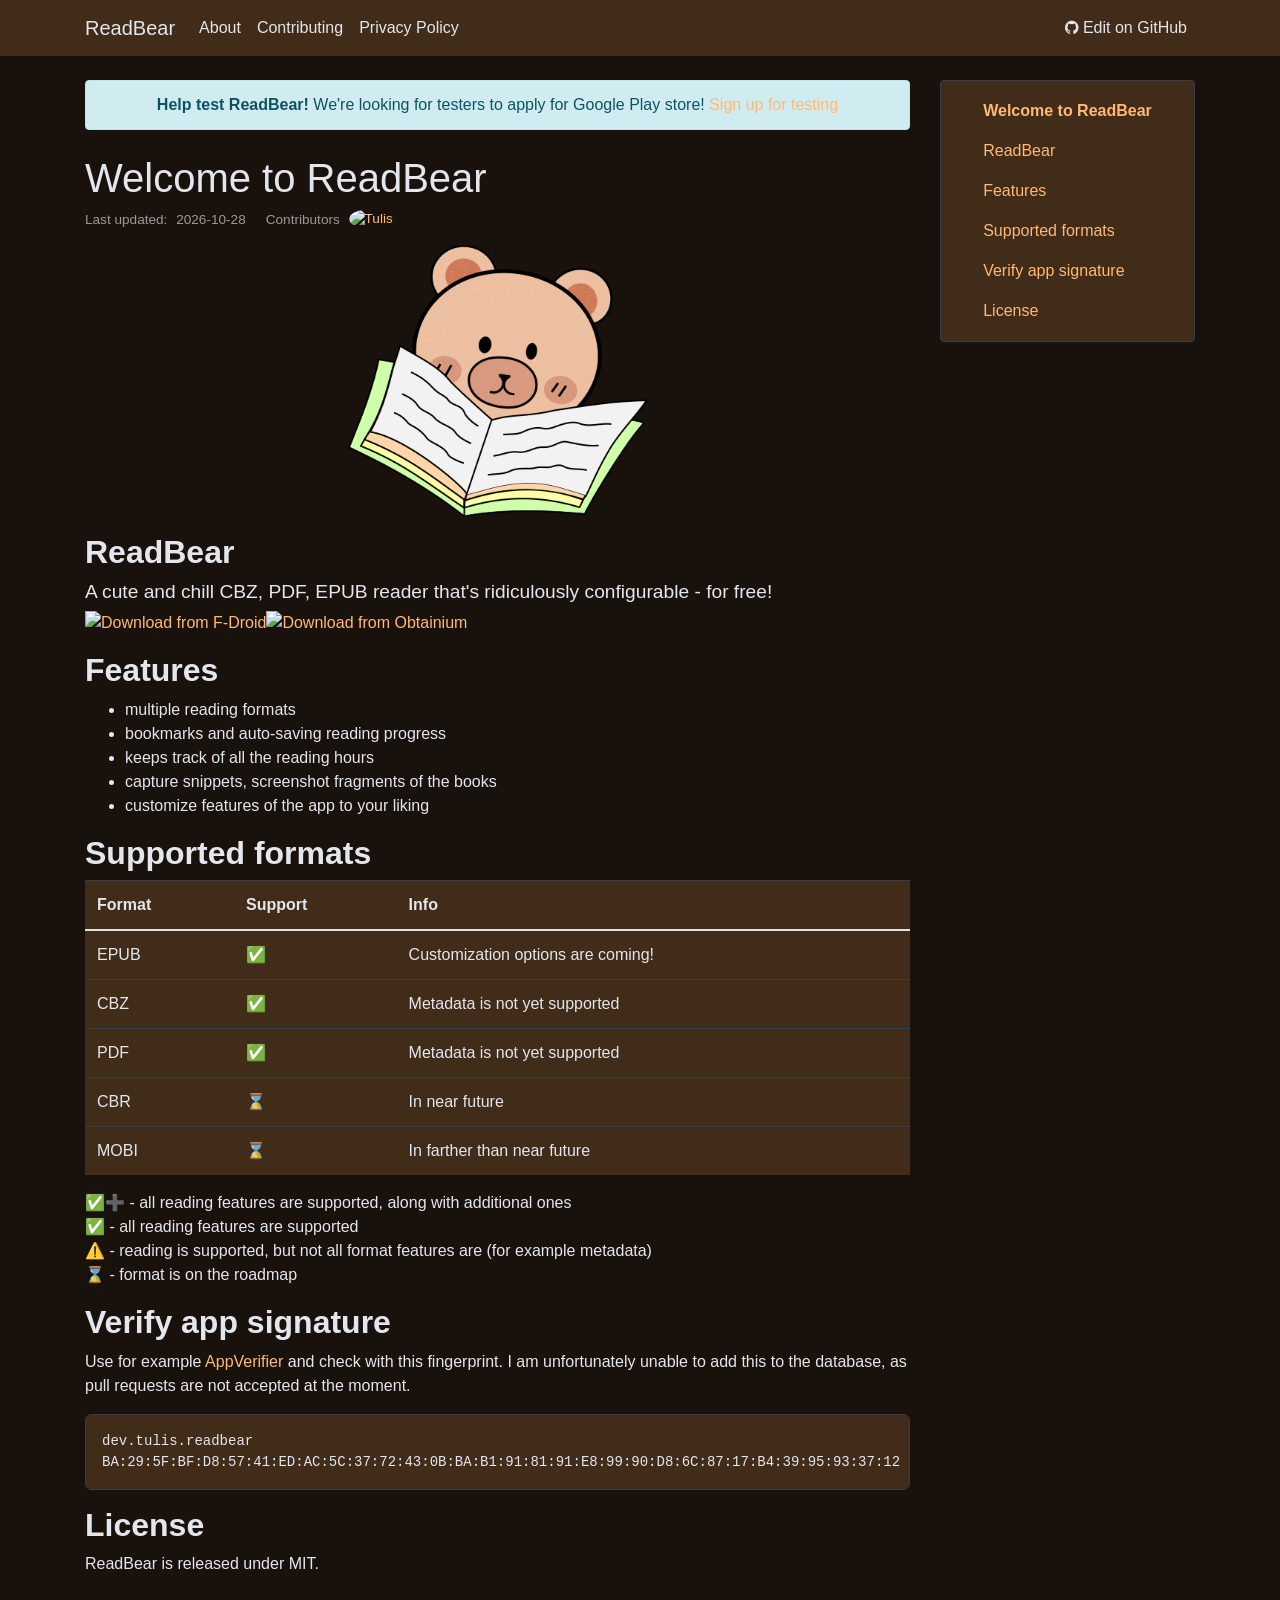
==== index.html @ ff5e9252 "Deploy MkDocs from 63c172055c80fb2d6405a9c7ea021cd3af7aa1ea" ====
<!DOCTYPE html>
<html lang="en">
    <head>
      <script>
	// Hack for scrolling window when linking to anchor tag with fixed nav header
        var shiftWindow = function() { scrollBy(0, -75) };
        window.addEventListener("hashchange", shiftWindow);
        function load() { if (window.location.hash) shiftWindow(); }
      </script>
        <meta charset="utf-8">
        <meta http-equiv="X-UA-Compatible" content="IE=edge">
        <meta name="viewport" content="width=device-width, initial-scale=1.0">
        <meta name="description" content="A cute and chill CBZ, PDF, EPUB reader that's ridiculously configurable!">
        <meta name="author" content="Tulis">
        
        <link rel="shortcut icon" href="./img/favicon.ico">
        <title>ReadBear</title>
    <link rel="stylesheet" href="https://stackpath.bootstrapcdn.com/bootstrap/4.1.3/css/bootstrap.min.css" integrity="sha384-MCw98/SFnGE8fJT3GXwEOngsV7Zt27NXFoaoApmYm81iuXoPkFOJwJ8ERdknLPMO" crossorigin="anonymous">
    <link href="css/font-awesome.min.css" rel="stylesheet">
    <link href="css/base.css" rel="stylesheet">
    <link rel="stylesheet" href="https://cdnjs.cloudflare.com/ajax/libs/highlight.js/9.12.0/styles/github.min.css">
    <link href="css/custom.css" rel="stylesheet">
    <!-- HTML5 shim and Respond.js IE8 support of HTML5 elements and media queries -->
    <!--[if lt IE 9]>
        <script src="https://oss.maxcdn.com/libs/html5shiv/3.7.0/html5shiv.js"></script>
        <script src="https://oss.maxcdn.com/libs/respond.js/1.4.2/respond.min.js"></script>
    <![endif]-->

    <script src="https://code.jquery.com/jquery-3.3.1.slim.min.js" integrity="sha384-q8i/X+965DzO0rT7abK41JStQIAqVgRVzpbzo5smXKp4YfRvH+8abtTE1Pi6jizo" crossorigin="anonymous"></script>
    <script src="https://cdnjs.cloudflare.com/ajax/libs/popper.js/1.14.3/umd/popper.min.js" integrity="sha384-ZMP7rVo3mIykV+2+9J3UJ46jBk0WLaUAdn689aCwoqbBJiSnjAK/l8WvCWPIPm49" crossorigin="anonymous"></script>
    <script src="https://stackpath.bootstrapcdn.com/bootstrap/4.1.3/js/bootstrap.min.js" integrity="sha384-ChfqqxuZUCnJSK3+MXmPNIyE6ZbWh2IMqE241rYiqJxyMiZ6OW/JmZQ5stwEULTy" crossorigin="anonymous"></script>
    <script src="https://cdnjs.cloudflare.com/ajax/libs/highlight.js/9.12.0/highlight.min.js"></script>
    <script src="https://cdnjs.cloudflare.com/ajax/libs/highlight.js/9.12.0/languages/http.min.js"></script>
    <script>hljs.initHighlightingOnLoad();</script>
    <script src="js/base.js"></script> 
    </head>

    <body class="homepage ">

      <nav class="navbar navbar-expand-md navbar-dark bg-dark fixed-top">
	<div class="container">
	<a class="navbar-brand" href=".">ReadBear</a>
	<button class="navbar-toggler" type="button" data-toggle="collapse" data-target="#navbarsExample04" aria-controls="navbarsExample04" aria-expanded="false" aria-label="Toggle navigation">
          <span class="navbar-toggler-icon"></span>
	</button>

	<div class="collapse navbar-collapse">
          <!-- Main navigation -->
          <nav class="nav">
            <ul class="navbar-nav">
              <li class="active">
                <a class="nav-link" href=".">About</a>
              </li>
              <li >
                <a class="nav-link" href="contributing/">Contributing</a>
              </li>
              <li >
                <a class="nav-link" href="privacy_policy/">Privacy Policy</a>
              </li>
            </ul>
          </nav>

          <ul class="navbar-nav flex-row ml-md-auto d-none d-md-flex">
            <li class="nav-item">
              <a class="nav-link" href="https://github.com/Tulis12/ReadBear-Web/edit/main/docs/index.md"><i class="fa fa-github"></i> Edit on GitHub</a>
            </li>
          </ul>
	</div>
	</div>
      </nav><div id="content" class="container">
        
      <div class="row">
        <div class="col-md-9" role="main">


<nav aria-label="breadcrumb">
  <ol class="breadcrumb">
    
    <li class="breadcrumb-item active" aria-current="page">About</li>
  </ol>
</nav>


<div class="alert alert-info text-center mb-4" role="alert">
    <strong>Help test ReadBear!</strong>
    We're looking for testers to apply for Google Play store!
    <a href="https://forms.gle/juML2qQRUskNn1Ra9">
        Sign up for testing
    </a>
</div>

<h1 id="welcome-to-readbear">Welcome to ReadBear</h1>
<p class="center-children">
    <img src="img/readbear_logo.png" alt="ReadBear logo" class="logo-big">
</p>

<h2 id="readbear">ReadBear</h2>
<h4 id="a-cute-and-chill-cbz-pdf-epub-reader-thats-ridiculously-configurable-for-free">A cute and chill CBZ, PDF, EPUB reader that's ridiculously configurable - for free!</h4>
<p class="center-children left">
    <a href="https://f-droid.org/packages/dev.tulis.readbear">
        <img src="https://f-droid.org/badge/get-it-on.png" alt="Download from F-Droid" height="80">
    </a>
    <a href="https://apps.obtainium.imranr.dev/redirect?r=obtainium://add/https://github.com/Tulis12/ReadBear">
        <img src="https://raw.githubusercontent.com/ImranR98/Obtainium/main/assets/graphics/badge_obtainium.png" alt="Download from Obtainium" height="80">
    </a>
</p>

<h2 id="features">Features</h2>
<ul>
<li>multiple reading formats</li>
<li>bookmarks and auto-saving reading progress</li>
<li>keeps track of all the reading hours</li>
<li>capture snippets, screenshot fragments of the books</li>
<li>customize features of the app to your liking</li>
</ul>
<h2 id="supported-formats">Supported formats</h2>
<table class="table">
    <thead>
        <tr>
            <th>Format</th>
            <th>Support</th>
            <th>Info</th>
        </tr>
    </thead>
    <tbody>
        <tr>
            <td>EPUB</td>
            <td>✅</td>
            <td>Customization options are coming!</td>
        </tr>
        <tr>
            <td>CBZ</td>
            <td>✅</td>
            <td>Metadata is not yet supported</td>
        </tr>
        <tr>
            <td>PDF</td>
            <td>✅</td>
            <td>Metadata is not yet supported</td>
        </tr>
        <tr>
            <td>CBR</td>
            <td>⌛</td>
            <td>In near future</td>
        </tr>
        <tr>
            <td>MOBI</td>
            <td>⌛</td>
            <td>In farther than near future</td>
        </tr>
    </tbody>
</table>

<p>✅➕ - all reading features are supported, along with additional ones<br />
✅ - all reading features are supported<br />
⚠️ - reading is supported, but not all format features are (for example metadata)<br />
⌛ - format is on the roadmap</p>
<h2 id="verify-app-signature">Verify app signature</h2>
<p>Use for example <a href="https://github.com/soupslurpr/AppVerifier">AppVerifier</a> and check with this fingerprint. I am unfortunately unable to add this to the database, as pull requests are not accepted at the moment.</p>
<pre><code>dev.tulis.readbear
BA:29:5F:BF:D8:57:41:ED:AC:5C:37:72:43:0B:BA:B1:91:81:91:E8:99:90:D8:6C:87:17:B4:39:95:93:37:12
</code></pre>
<h2 id="license">License</h2>
<p>ReadBear is released under MIT.</p>

<ul class="metadata page-metadata" data-bi-name="page info" lang="en-us" dir="ltr">
  <li class="last-updated-holder displayDate loading">
    <span class="last-updated-text">Last updated:</span>
    <time role="presentation" datetime="2018-10-25T00:00:00.000Z" data-article-date-source="ms.date">2026-10-28</time>
  </li>
<!--
  <li class="readingTime">
    2 minutes to read
  </li>
-->
  <li class="contributors-holder">
    <span class="contributors-text">Contributors</span>
    <ul class="contributors" data-bi-name="contributors"><li><a href="https://github.com/Tulis12" title="Tulis" data-bi-name="contributorprofile"><img src="../img/contributor.svg" data-src="https://avatars.githubusercontent.com/u/79586741?v=4?size=32" alt="Tulis"></a></li></ul>
  </li>
</ul>
</div>
        <div class="col-md-3"><div class="navbar-light navbar-expand-md hidden-print sticky-top sticky-offset" role="complementary">
    <div class="navbar-header">
        <button type="button" class="navbar-toggler collapsed" data-toggle="collapse" data-target="#toc-collapse" title="Table of Contents">
            <span class="fa fa-angle-down"></span>
        </button>
    </div>

    <div id="toc-collapse" class="navbar-collapse collapse card">
        <ul class="nav flex-column bs-sidenav">
            <li class="nav-item main"><a class="nav-link" href="#welcome-to-readbear">Welcome to ReadBear</a></li>
                <li class="nav-item">
                    <a href="#readbear" class="nav-link">ReadBear</a>
                </li>
                <li class="nav-item">
                    <a href="#features" class="nav-link">Features</a>
                </li>
                <li class="nav-item">
                    <a href="#supported-formats" class="nav-link">Supported formats</a>
                </li>
                <li class="nav-item">
                    <a href="#verify-app-signature" class="nav-link">Verify app signature</a>
                </li>
                <li class="nav-item">
                    <a href="#license" class="nav-link">License</a>
                </li>
        </ul>
    </div>
</div></div>
      </div>
      </div>

      <footer class="col-md-12">
	<hr>
	<div class="container">
	</div>
      </footer>
      <script>
	var base_url = ".",
            shortcuts = {"help": 191, "next": 78, "previous": 80, "search": 83};
      </script>
      <script src="js/base.js" defer></script>

      <div class="modal" id="mkdocs_keyboard_modal" tabindex="-1" role="dialog" aria-labelledby="Keyboard Shortcuts Modal" aria-hidden="true">
    <div class="modal-dialog">
        <div class="modal-content">
            <div class="modal-header">
                <p class="h4 modal-title">Keyboard Shortcuts</p>
                <button type="button" class="close" data-dismiss="modal"><span aria-hidden="true">&times;</span><span class="sr-only">Close</span></button>
            </div>
            <div class="modal-body">
              <table class="table">
                <thead>
                  <tr>
                    <th style="width: 20%;">Keys</th>
                    <th>Action</th>
                  </tr>
                </thead>
                <tbody>
                  <tr>
                    <td class="help shortcut"><kbd>?</kbd></td>
                    <td>Open this help</td>
                  </tr>
                  <tr>
                    <td class="next shortcut"><kbd>n</kbd></td>
                    <td>Next page</td>
                  </tr>
                  <tr>
                    <td class="prev shortcut"><kbd>p</kbd></td>
                    <td>Previous page</td>
                  </tr>
                  <tr>
                    <td class="search shortcut"><kbd>s</kbd></td>
                    <td>Search</td>
                  </tr>
                </tbody>
              </table>
            </div>
            <div class="modal-footer">
            </div>
        </div>
    </div>
</div>

    </body>
</html>

<!--
MkDocs version : 1.6.1
Build Date UTC : 2026-10-28 17:40:16.649625+00:00
-->
---- css/base.css ----
body {
/*    padding-top: 70px;*/
}
.metadata{
    list-style:none;
    padding:0;
    margin:0;
    margin-bottom: 15px;
    color: #999;
    font-size:0.85em;
}
.last-updated-holder {
    float: left;
    margin-right: 20px;
}
.metadata.page-metadata .last-updated-text,
.metadata.page-metadata .contributors-text{
    margin-right:5px
}
body[dir=rtl] .metadata.page-metadata .last-updated-text,
body[dir=rtl] .metadata.page-metadata .contributors-text{
    margin-right:0;
    margin-left:5px
}
.page-metadata .contributors{
    display:inline-block;
    list-style:none;
    margin:0!important;
    padding:0!important
}
.page-metadata .contributors li{
    display:inline-block;
    vertical-align:top;
    margin:0;
    padding:0
}
.page-metadata .contributors li img{
    border-radius:100%;
    height:16px;
/*    margin-top:5px;*/
    margin-top:-3px;
    overflow:hidden;
    width:16px
}

#content {
    padding-top: 80px;
}

.has-jumbotron #content {
    padding-top: 0px;
}
.jumbotron {
    margin-top: 30px;
    padding-top: 1.5rem;
    padding-bottom: 1rem;
}
.card-deck {
    margin-bottom: 20px;
}
.sticky-offset {
    top: 75px;
}

ul.nav li.main {
    font-weight: bold;
}

.dropdown-submenu{
    position: relative;
}
.dropdown-submenu a::after{
    transform: rotate(-90deg);
    position: absolute;
    right: 3px;
    top: 40%;
}
.dropdown-submenu .dropdown-menu {
    display: none !important;
}
.dropdown-submenu:hover .dropdown-menu,.dropdown-submenu:focus .dropdown-menu{
    display: flex !important;
    flex-direction: column;
    position: absolute !important;
    margin-top: -30px;
    left: 100%;
}
@media (max-width: 992px) {
    .dropdown-menu{
        width: 50%;
    }
    .dropdown-menu .dropdown-submenu{
        width: auto;
    }
}
.btn:visited {
    color: white;
}
/*
h1[id]:before, h2[id]:before, h3[id]:before, h4[id]:before, h5[id]:before, h6[id]:before {
    content: "";
    display: block;
    margin-top: -75px;
    height: 75px;
}
div.col-md-9 {
    padding-bottom: 100px;
}

div.source-links {
    float: right;
}

div.col-md-9 img {
  max-width: 100%;
}
*/

/*
 * Side navigation
 *
 * Scrollspy and affixed enhanced navigation to highlight sections and secondary
 * sections of docs content.
 */

/* By default it's not affixed in mobile views, so undo that */
.bs-sidebar.affix {
/*    position: static;*/
}

.bs-sidebar.well {
    padding: 0;
}

/* First level of nav */
.bs-sidenav {
    margin-top: 0px;
    margin-bottom: 0px;
    padding-top:    10px;
    padding-bottom: 10px;
    border-radius: 5px;
}

/* All levels of nav */
.bs-sidebar .nav > li > a {
    display: block;
    padding: 5px 20px;
    z-index: 1;
}
.bs-sidebar .nav > li > a:hover,
.bs-sidebar .nav > li > a:focus {
    text-decoration: none;
    border-right: 1px solid;
}
.bs-sidebar .nav > .active > a,
.bs-sidebar .nav > .active:hover > a,
.bs-sidebar .nav > .active:focus > a {
    font-weight: bold;
    background-color: transparent;
    border-right: 1px solid;
}

/* Nav: second level (shown on .active) */
.bs-sidebar .nav .nav {
    display: none; /* Hide by default, but at >768px, show it */
    margin-bottom: 8px;
}
.bs-sidebar .nav .nav > li > a {
    padding-top:    3px;
    padding-bottom: 3px;
    padding-left: 30px;
    font-size: 90%;
}

/* Show and affix the side nav when space allows it */
@media (min-width: 992px) {
    .bs-sidebar .nav > .active > ul {
        display: block;
    }
    /* Widen the fixed sidebar */
    .bs-sidebar.affix,
    .bs-sidebar.affix-bottom {
        width: 213px;
    }
    .bs-sidebar.affix {
        /*position: fixed;*/ /* Undo the static from mobile first approach */
        top: 80px;
    }
    .bs-sidebar.affix-bottom {
        /*position: absolute;*/ /* Undo the static from mobile first approach */
    }
    .bs-sidebar.affix-bottom .bs-sidenav,
    .bs-sidebar.affix .bs-sidenav {
        margin-top: 0;
        margin-bottom: 0;
    }
}
@media (min-width: 1200px) {
    /* Widen the fixed sidebar again */
    .bs-sidebar.affix-bottom,
    .bs-sidebar.affix {
        width: 263px;
    }
}
---- css/custom.css ----
:root {
    /*--bg: #ffffff;
    --surface: #f5f6f8;
    --text: #242833;
    --muted: #737987;
    --accent: #6554e8;
    --border: #dce0e7;*/

    color-scheme: dark;

    --bg: #19120c;
    --surface: #412c19;
    --text: #e4e6ed;
    --muted: #a0a6b4;
    --accent: #ffb877;
    --border: #393d48;
}

/*[data-theme="dark"] {

}*/

body,
#content {
    background: var(--bg);
    color: var(--text);
}

.navbar {
    background: var(--surface) !important;
    border-color: var(--border);
}

.navbar-brand,
.navbar-nav .nav-link {
    color: var(--text) !important;
}

a,
.nav-link.active {
    color: var(--accent);
}

.dropdown-menu,
.dropdown-item,
.form-control,
.table {
    background-color: var(--surface);
    color: var(--text);
    border-color: var(--border);
}

hr,
.table th,
.table td {
    border-color: var(--border);
}

.navbar-collapse,
.collapse {
    background-color: var(--surface);
    color: var(--text);
    border-color: var(--border);
}

.card {
    background-color: var(--surface);
    color: var(--text);
    border-color: var(--border);
}

.card-header,
.card-footer {
    background-color: var(--bg);
    color: var(--text);
    border-color: var(--border);
}

.hljs,
pre code.hljs,
.hljs.bash {
    background-color: var(--surface);
    color: var(--text);
}

pre {
    background-color: var(--surface);
    color: var(--text);
    border: 1px solid var(--border);
    border-radius: 6px;
    padding: 1rem;
    overflow-x: auto;
}

/* Bash syntax highlighting */
.hljs-comment,
.hljs-quote {
    color: var(--muted);
}

.hljs-keyword,
.hljs-selector-tag,
.hljs-literal {
    color: var(--accent);
}

.hljs-string,
.hljs-doctag {
    color: #a8d6a0;
}

.hljs-number,
.hljs-built_in {
    color: #e6b879;
}

.hljs-variable,
.hljs-params {
    color: #e4a6c8;
}

.breadcrumb {
    display: none;

    background-color: var(--surface);
    color: var(--text);
    border: 1px solid var(--border);
}

.breadcrumb-item,
.breadcrumb-item a {
    color: var(--accent);
}

.breadcrumb-item.active {
    color: var(--muted);
}

.breadcrumb-item + .breadcrumb-item::before {
    color: var(--muted);
}

.center-children {
    display: flex;
    flex-wrap: wrap;
    justify-content: center;
    align-items: center;
}

.center-children.left {
    display: flex;
    justify-content: left;
    align-items: center;
}

.logo-big {
    width: min(300px, 75%);
}

h2 {
    font-weight: bolder;
}

h4 {
    font-size: 1.2rem;
}
/*
[data-target="#mkdocs_search_modal"] {
    display: none;
}*/
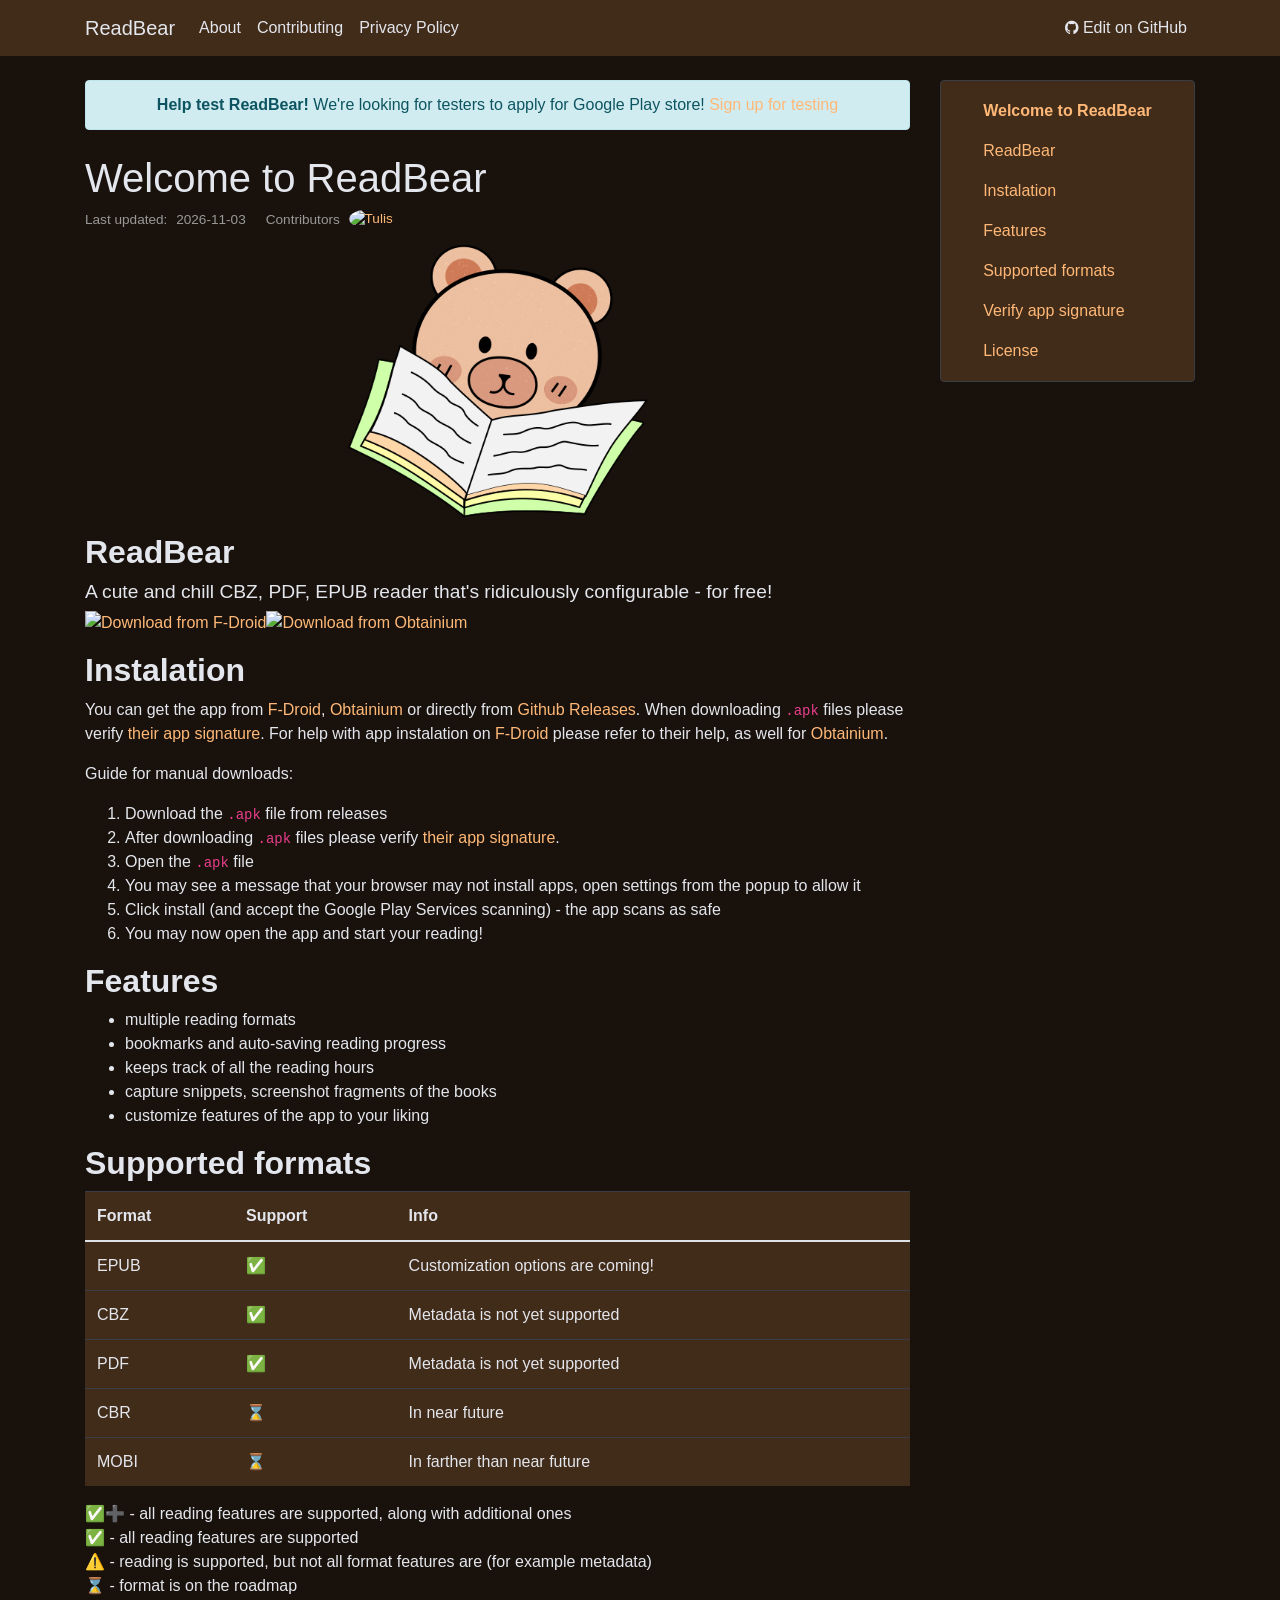
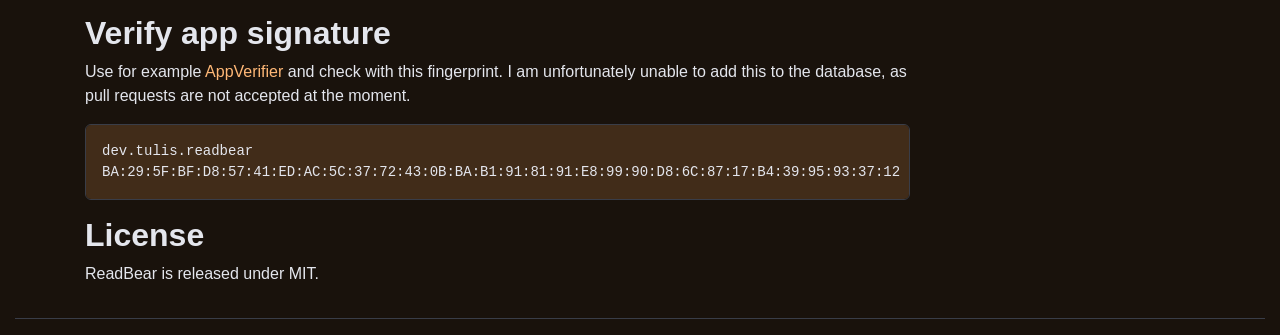
==== commit db70a800: "Deploy MkDocs from a80c09a44548e9eeeb35e96b85b32206cb3b38d4" ====
--- a/index.html
+++ b/index.html
@@ -105,6 +105,18 @@
     </a>
 </p>
 
+<h2 id="instalation">Instalation</h2>
+<p>You can get the app from <a href="https://f-droid.org/packages/dev.tulis.readbear">F-Droid</a>, <a href="https://apps.obtainium.imranr.dev/redirect?r=obtainium://add/https://github.com/Tulis12/ReadBear">Obtainium</a> or directly from <a href="https://github.com/Tulis12/ReadBear/releases/latest">Github Releases</a>. When downloading <code>.apk</code> files please verify <a href="#verify-app-signature">their app signature</a>.
+For help with app instalation on <a href="https://f-droid.org/">F-Droid</a> please refer to their help, as well for <a href="https://wiki.obtainium.imranr.dev/ui_overview/">Obtainium</a>.</p>
+<p>Guide for manual downloads:</p>
+<ol>
+<li>Download the <code>.apk</code> file from releases</li>
+<li>After downloading <code>.apk</code> files please verify <a href="#verify-app-signature">their app signature</a>.</li>
+<li>Open the <code>.apk</code> file</li>
+<li>You may see a message that your browser may not install apps, open settings from the popup to allow it</li>
+<li>Click install (and accept the Google Play Services scanning) - the app scans as safe</li>
+<li>You may now open the app and start your reading!</li>
+</ol>
 <h2 id="features">Features</h2>
 <ul>
 <li>multiple reading formats</li>
@@ -166,7 +178,7 @@
 <ul class="metadata page-metadata" data-bi-name="page info" lang="en-us" dir="ltr">
   <li class="last-updated-holder displayDate loading">
     <span class="last-updated-text">Last updated:</span>
-    <time role="presentation" datetime="2018-10-25T00:00:00.000Z" data-article-date-source="ms.date">2026-10-28</time>
+    <time role="presentation" datetime="2018-10-25T00:00:00.000Z" data-article-date-source="ms.date">2026-11-03</time>
   </li>
 <!--
   <li class="readingTime">
@@ -193,6 +205,9 @@
                     <a href="#readbear" class="nav-link">ReadBear</a>
                 </li>
                 <li class="nav-item">
+                    <a href="#instalation" class="nav-link">Instalation</a>
+                </li>
+                <li class="nav-item">
                     <a href="#features" class="nav-link">Features</a>
                 </li>
                 <li class="nav-item">
@@ -267,5 +282,5 @@
 
 <!--
 MkDocs version : 1.6.1
-Build Date UTC : 2026-10-28 17:40:16.649625+00:00
+Build Date UTC : 2026-11-03 15:05:04.095988+00:00
 -->
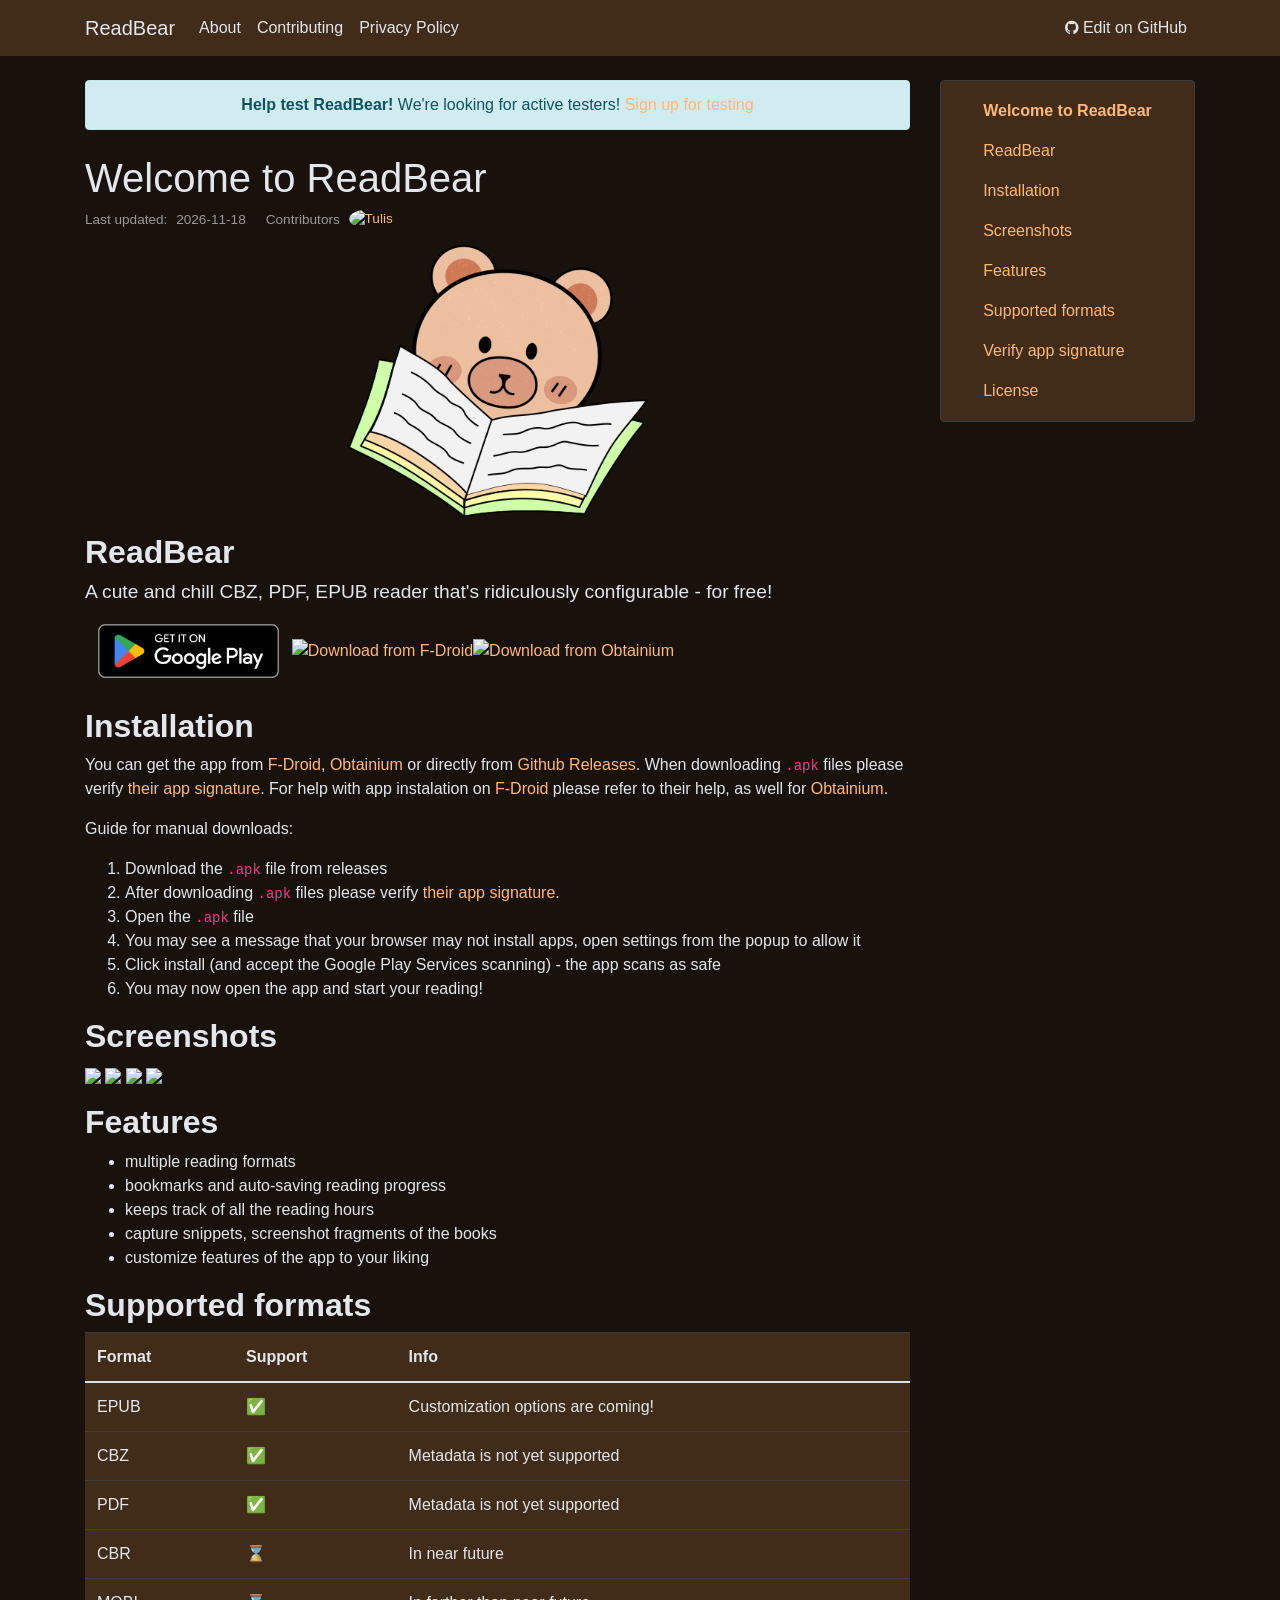
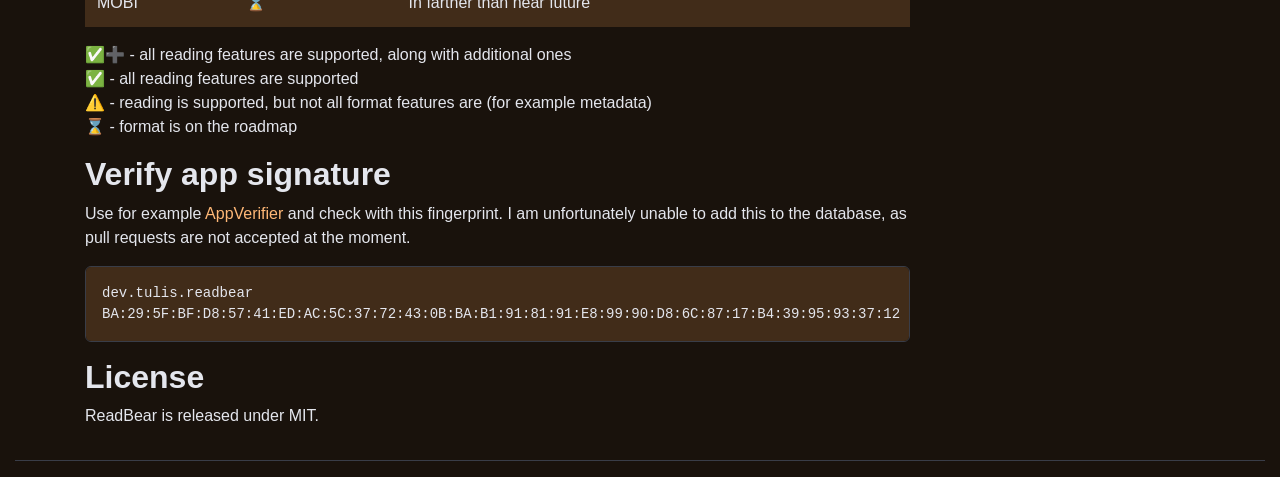
==== commit 9a131f8c: "Deploy MkDocs from ad259eac345fc3d65366c261f73b18b7c2b92cd8" ====
--- a/index.html
+++ b/index.html
@@ -83,7 +83,7 @@
 
 <div class="alert alert-info text-center mb-4" role="alert">
     <strong>Help test ReadBear!</strong>
-    We're looking for testers to apply for Google Play store!
+    We're looking for active testers!
     <a href="https://forms.gle/juML2qQRUskNn1Ra9">
         Sign up for testing
     </a>
@@ -97,6 +97,9 @@
 <h2 id="readbear">ReadBear</h2>
 <h4 id="a-cute-and-chill-cbz-pdf-epub-reader-thats-ridiculously-configurable-for-free">A cute and chill CBZ, PDF, EPUB reader that's ridiculously configurable - for free!</h4>
 <p class="center-children left">
+    <a href="https://play.google.com/store/apps/details?id=dev.tulis.readbear">
+        <img src="img/get-it-on-play.png" alt="Download from Google Play" height="80">
+    </a>
     <a href="https://f-droid.org/packages/dev.tulis.readbear">
         <img src="https://f-droid.org/badge/get-it-on.png" alt="Download from F-Droid" height="80">
     </a>
@@ -105,7 +108,7 @@
     </a>
 </p>
 
-<h2 id="instalation">Instalation</h2>
+<h2 id="installation">Installation</h2>
 <p>You can get the app from <a href="https://f-droid.org/packages/dev.tulis.readbear">F-Droid</a>, <a href="https://apps.obtainium.imranr.dev/redirect?r=obtainium://add/https://github.com/Tulis12/ReadBear">Obtainium</a> or directly from <a href="https://github.com/Tulis12/ReadBear/releases/latest">Github Releases</a>. When downloading <code>.apk</code> files please verify <a href="#verify-app-signature">their app signature</a>.
 For help with app instalation on <a href="https://f-droid.org/">F-Droid</a> please refer to their help, as well for <a href="https://wiki.obtainium.imranr.dev/ui_overview/">Obtainium</a>.</p>
 <p>Guide for manual downloads:</p>
@@ -117,6 +120,11 @@
 <li>Click install (and accept the Google Play Services scanning) - the app scans as safe</li>
 <li>You may now open the app and start your reading!</li>
 </ol>
+<h2 id="screenshots">Screenshots</h2>
+<p><img src="https://raw.githubusercontent.com/Tulis12/ReadBear/dev/fastlane/metadata/android/en-US/images/phoneScreenshots/1.png" width="22.5%">
+<img src="https://raw.githubusercontent.com/Tulis12/ReadBear/dev/fastlane/metadata/android/en-US/images/phoneScreenshots/2.png" width="22.5%">
+<img src="https://raw.githubusercontent.com/Tulis12/ReadBear/dev/fastlane/metadata/android/en-US/images/phoneScreenshots/3.png" width="22.5%">
+<img src="https://raw.githubusercontent.com/Tulis12/ReadBear/dev/fastlane/metadata/android/en-US/images/phoneScreenshots/4.png" width="22.5%"></p>
 <h2 id="features">Features</h2>
 <ul>
 <li>multiple reading formats</li>
@@ -178,7 +186,7 @@
 <ul class="metadata page-metadata" data-bi-name="page info" lang="en-us" dir="ltr">
   <li class="last-updated-holder displayDate loading">
     <span class="last-updated-text">Last updated:</span>
-    <time role="presentation" datetime="2018-10-25T00:00:00.000Z" data-article-date-source="ms.date">2026-11-03</time>
+    <time role="presentation" datetime="2018-10-25T00:00:00.000Z" data-article-date-source="ms.date">2026-11-18</time>
   </li>
 <!--
   <li class="readingTime">
@@ -205,7 +213,10 @@
                     <a href="#readbear" class="nav-link">ReadBear</a>
                 </li>
                 <li class="nav-item">
-                    <a href="#instalation" class="nav-link">Instalation</a>
+                    <a href="#installation" class="nav-link">Installation</a>
+                </li>
+                <li class="nav-item">
+                    <a href="#screenshots" class="nav-link">Screenshots</a>
                 </li>
                 <li class="nav-item">
                     <a href="#features" class="nav-link">Features</a>
@@ -282,5 +293,5 @@
 
 <!--
 MkDocs version : 1.6.1
-Build Date UTC : 2026-11-03 15:05:04.095988+00:00
+Build Date UTC : 2026-11-18 16:42:35.247295+00:00
 -->
